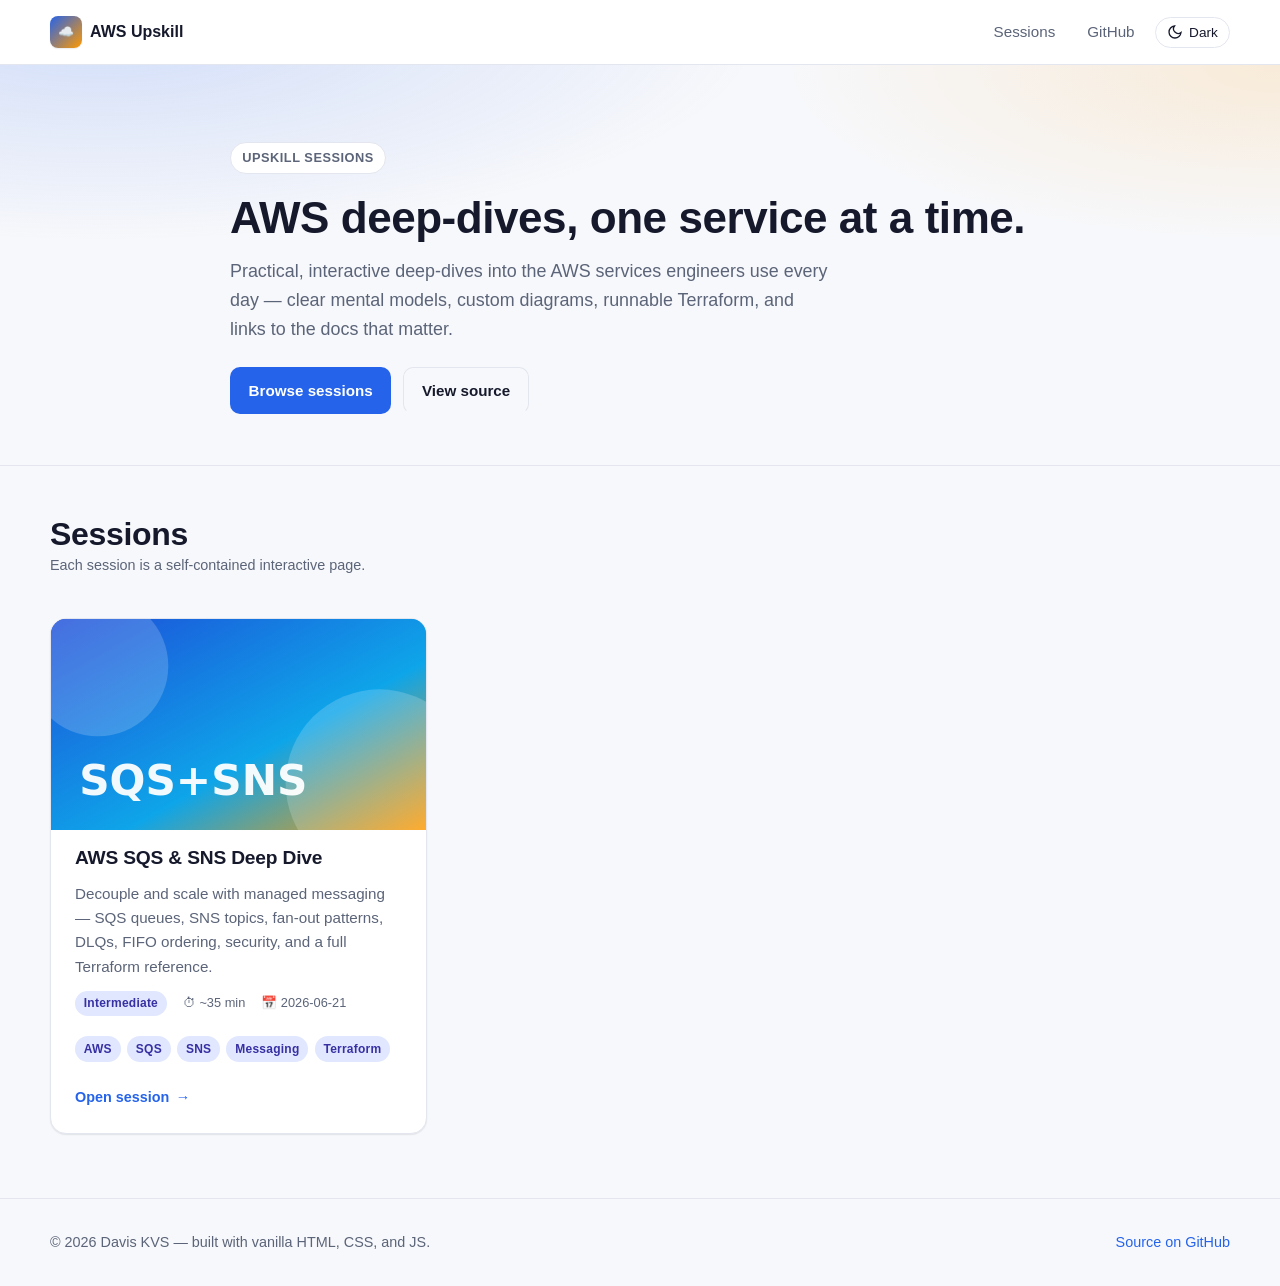
==== index.html @ 516d03ee "Add AWS SQS & SNS Deep Dive upskill session - Homepage with tile grid (index.html) - Shared CSS desi" ====
<!DOCTYPE html>
<html lang="en">
<head>
  <meta charset="UTF-8" />
  <meta name="viewport" content="width=device-width, initial-scale=1" />
  <title>AWS Upskill Sessions — Davis KVS</title>
  <meta name="description" content="Interactive learning sessions on AWS cloud infrastructure — SQS, SNS, and more." />
  <meta name="color-scheme" content="light dark" />
  <link rel="stylesheet" href="./assets/css/shared.css" />
  <link rel="stylesheet" href="./assets/css/home.css" />
  <link rel="icon" href='data:image/svg+xml;utf8,<svg xmlns="http://www.w3.org/2000/svg" viewBox="0 0 64 64"><rect width="64" height="64" rx="14" fill="%23ff9900"/><text x="50%" y="56%" font-family="Arial" font-size="28" font-weight="800" text-anchor="middle" fill="white">AWS</text></svg>' />
  <script src="./assets/js/shared.js" defer></script>
  <script src="./assets/js/home.js" defer></script>
</head>
<body>
  <a href="#main" class="sr-only">Skip to main content</a>
  <header class="site-header">
    <div class="container site-header__inner">
      <a class="brand" href="./">
        <span class="brand__logo" aria-hidden="true">☁️</span>
        <span>AWS Upskill</span>
      </a>
      <nav class="nav" aria-label="Primary">
        <a href="#sessions">Sessions</a>
        <a href="https://github.com/daviskeyvalue/daviskvs.github.io" rel="noopener" target="_blank">GitHub</a>
        <button class="theme-toggle" type="button" aria-pressed="false" aria-label="Toggle color theme">
          <svg viewBox="0 0 24 24" fill="none" stroke="currentColor" stroke-width="2" aria-hidden="true">
            <path d="M21 12.79A9 9 0 1 1 11.21 3a7 7 0 0 0 9.79 9.79z"></path>
          </svg>
          <span class="theme-toggle__label">Dark</span>
        </button>
      </nav>
    </div>
  </header>
  <main id="main">
    <section class="hero">
      <div class="container hero__inner">
        <span class="hero__eyebrow">Upskill Sessions</span>
        <h1 class="hero__title">AWS deep-dives, one service at a time.</h1>
        <p class="hero__lede">Practical, interactive deep-dives into the AWS services engineers use every day — clear mental models, custom diagrams, runnable Terraform, and links to the docs that matter.</p>
        <div class="hero__actions">
          <a class="btn btn--primary" href="#sessions">Browse sessions</a>
          <a class="btn btn--ghost" href="https://github.com/daviskeyvalue/daviskvs.github.io" rel="noopener" target="_blank">View source</a>
        </div>
      </div>
    </section>
    <section id="sessions" class="container">
      <div class="section-head">
        <div>
          <h2>Sessions</h2>
          <p class="section-head__meta">Each session is a self-contained interactive page.</p>
        </div>
      </div>
      <div id="tile-grid" class="tile-grid" aria-live="polite">
        <noscript>
          <div class="empty">Enable JavaScript to browse sessions, or open <code>sessions/</code> directly.</div>
        </noscript>
      </div>
    </section>
  </main>
  <footer class="site-footer">
    <div class="container site-footer__inner">
      <span>© <span id="year"></span> Davis KVS — built with vanilla HTML, CSS, and JS.</span>
      <span><a href="https://github.com/daviskeyvalue/daviskvs.github.io" rel="noopener" target="_blank">Source on GitHub</a></span>
    </div>
  </footer>
  <script type="application/json" id="sessions-data">
[
  {
    "id": "aws-sqs-sns-deep-dive",
    "title": "AWS SQS & SNS Deep Dive",
    "summary": "Decouple and scale with managed messaging — SQS queues, SNS topics, fan-out patterns, DLQs, FIFO ordering, security, and a full Terraform reference.",
    "tags": ["AWS", "SQS", "SNS", "Messaging", "Terraform"],
    "path": "./sessions/aws-sqs-sns-deep-dive/",
    "level": "Intermediate",
    "duration": "~35 min",
    "updated": "2026-06-21",
    "logo": "SQS+SNS"
  }
]
  </script>
  <script>document.getElementById("year").textContent = new Date().getFullYear();</script>
</body>
</html>
---- assets/css/shared.css ----
/* Shared design tokens + base styles. Used by homepage and every session. */
:root {
  --color-bg: #f7f8fb;
  --color-surface: #ffffff;
  --color-surface-2: #f0f2f7;
  --color-text: #15192b;
  --color-text-muted: #5b6478;
  --color-border: #e3e6ee;
  --color-primary: #2563eb;
  --color-primary-hover: #1d4ed8;
  --color-accent: #ff9900;
  --color-accent-2: #232f3e;
  --color-success: #16a34a;
  --color-warning: #d97706;
  --color-danger: #dc2626;
  --color-info: #0891b2;
  --color-code-bg: #0f172a;
  --color-code-text: #e2e8f0;
  --color-tag-bg: #e0e7ff;
  --color-tag-text: #3730a3;

  --shadow-sm: 0 1px 2px rgba(15,23,42,.05),0 1px 1px rgba(15,23,42,.04);
  --shadow-md: 0 4px 12px rgba(15,23,42,.08),0 2px 4px rgba(15,23,42,.04);
  --shadow-lg: 0 12px 32px rgba(15,23,42,.12),0 4px 8px rgba(15,23,42,.06);

  --radius-sm: 6px; --radius-md: 10px; --radius-lg: 16px; --radius-xl: 24px;
  --space-1:.25rem; --space-2:.5rem; --space-3:.75rem; --space-4:1rem;
  --space-5:1.5rem; --space-6:2rem; --space-7:3rem; --space-8:4rem;

  --font-sans: -apple-system,BlinkMacSystemFont,"Inter","Segoe UI",Roboto,"Helvetica Neue",Arial,sans-serif;
  --font-mono: "JetBrains Mono",ui-monospace,SFMono-Regular,"SF Mono",Menlo,Consolas,monospace;
  --container-max: 1180px; --content-max: 820px;
}
[data-theme="dark"] {
  --color-bg:#0b1020; --color-surface:#131a2e; --color-surface-2:#1a2240;
  --color-text:#f1f5f9; --color-text-muted:#94a3b8; --color-border:#25304d;
  --color-primary:#60a5fa; --color-primary-hover:#93c5fd; --color-accent:#ffb347;
  --color-accent-2:#e2e8f0; --color-tag-bg:#1e293b; --color-tag-text:#a5b4fc;
  --color-code-bg:#050912; --color-code-text:#e2e8f0;
  --shadow-sm:0 1px 2px rgba(0,0,0,.4); --shadow-md:0 4px 14px rgba(0,0,0,.45);
  --shadow-lg:0 14px 36px rgba(0,0,0,.55);
}
*{box-sizing:border-box;} html{scroll-behavior:smooth;}
body{margin:0;font-family:var(--font-sans);font-size:16px;line-height:1.6;color:var(--color-text);background:var(--color-bg);-webkit-font-smoothing:antialiased;}
img,svg{max-width:100%;height:auto;display:block;}
a{color:var(--color-primary);text-decoration:none;border-bottom:1px solid transparent;transition:color 120ms ease,border-color 120ms ease;}
a:hover{color:var(--color-primary-hover);border-bottom-color:currentColor;}
:focus-visible{outline:2px solid var(--color-primary);outline-offset:2px;border-radius:4px;}
h1,h2,h3,h4{line-height:1.25;margin:0 0 var(--space-3);letter-spacing:-.01em;}
h1{font-size:clamp(2rem,4vw,2.75rem);font-weight:700;}
h2{font-size:clamp(1.5rem,2.6vw,2rem);font-weight:700;}
h3{font-size:1.25rem;font-weight:600;}
h4{font-size:1.05rem;font-weight:600;}
p{margin:0 0 var(--space-4);}
code,pre,kbd{font-family:var(--font-mono);font-size:.92em;}
:not(pre)>code{background:var(--color-surface-2);padding:.1em .4em;border-radius:4px;color:var(--color-text);}
.container{width:min(100% - 2rem,var(--container-max));margin-inline:auto;}
.site-header{position:sticky;top:0;z-index:50;background:color-mix(in srgb,var(--color-surface) 92%,transparent);backdrop-filter:saturate(160%) blur(10px);border-bottom:1px solid var(--color-border);}
.site-header__inner{display:flex;align-items:center;justify-content:space-between;padding:.75rem 0;gap:var(--space-4);}
.brand{display:inline-flex;align-items:center;gap:var(--space-2);font-weight:700;color:var(--color-text);border:0;}
.brand__logo{width:32px;height:32px;border-radius:8px;background:linear-gradient(135deg,var(--color-primary),var(--color-accent));display:grid;place-items:center;color:#fff;font-weight:800;font-size:.8rem;box-shadow:var(--shadow-sm);}
.nav{display:inline-flex;align-items:center;gap:var(--space-2);}
.nav a{color:var(--color-text-muted);border:0;padding:var(--space-2) var(--space-3);border-radius:var(--radius-sm);font-size:.95rem;}
.nav a:hover{color:var(--color-text);background:var(--color-surface-2);}
.theme-toggle{appearance:none;border:1px solid var(--color-border);background:var(--color-surface);color:var(--color-text);border-radius:999px;padding:.4rem .7rem;cursor:pointer;display:inline-flex;align-items:center;gap:.4rem;font-size:.85rem;}
.theme-toggle:hover{background:var(--color-surface-2);}
.theme-toggle svg{width:16px;height:16px;}
.btn{display:inline-flex;align-items:center;gap:var(--space-2);padding:.65rem 1.1rem;border-radius:var(--radius-md);font-weight:600;font-size:.95rem;cursor:pointer;border:1px solid transparent;transition:background 120ms ease,transform 120ms ease;}
.btn--primary{background:var(--color-primary);color:#fff;} .btn--primary:hover{background:var(--color-primary-hover);}
.btn--ghost{background:transparent;border-color:var(--color-border);color:var(--color-text);} .btn--ghost:hover{background:var(--color-surface-2);}
.btn:active{transform:translateY(1px);} a.btn{border-bottom:1px solid transparent;}
.card{background:var(--color-surface);border:1px solid var(--color-border);border-radius:var(--radius-lg);box-shadow:var(--shadow-sm);padding:var(--space-5);}
.tag{display:inline-block;background:var(--color-tag-bg);color:var(--color-tag-text);font-size:.75rem;font-weight:600;padding:.2rem .55rem;border-radius:999px;letter-spacing:.02em;}
.site-footer{margin-top:var(--space-8);padding:var(--space-6) 0;border-top:1px solid var(--color-border);color:var(--color-text-muted);font-size:.9rem;}
.site-footer__inner{display:flex;justify-content:space-between;flex-wrap:wrap;gap:var(--space-3);}
.callout{border-left:4px solid var(--color-info);background:color-mix(in srgb,var(--color-info) 8%,var(--color-surface));padding:var(--space-4) var(--space-5);border-radius:var(--radius-md);margin:var(--space-5) 0;}
.callout--warn{border-color:var(--color-warning);background:color-mix(in srgb,var(--color-warning) 10%,var(--color-surface));}
.callout--danger{border-color:var(--color-danger);background:color-mix(in srgb,var(--color-danger) 10%,var(--color-surface));}
.callout--ok{border-color:var(--color-success);background:color-mix(in srgb,var(--color-success) 10%,var(--color-surface));}
.callout__title{font-weight:700;margin:0 0 var(--space-2);}
.code-block{position:relative;background:var(--color-code-bg);color:var(--color-code-text);border-radius:var(--radius-md);padding:var(--space-4) var(--space-5);overflow:auto;margin:var(--space-4) 0;box-shadow:var(--shadow-sm);}
.code-block pre{margin:0;white-space:pre;} .code-block code{color:inherit;background:transparent;padding:0;}
.copy-btn{position:absolute;top:8px;right:8px;background:rgba(255,255,255,.08);color:#e2e8f0;border:1px solid rgba(255,255,255,.15);border-radius:6px;padding:.25rem .55rem;font-size:.75rem;cursor:pointer;transition:background 120ms ease;}
.copy-btn:hover{background:rgba(255,255,255,.18);} .copy-btn[data-copied="true"]{background:var(--color-success);color:#fff;border-color:transparent;}
.table-wrap{overflow-x:auto;margin:var(--space-4) 0;}
table.data{width:100%;border-collapse:collapse;background:var(--color-surface);border:1px solid var(--color-border);border-radius:var(--radius-md);overflow:hidden;font-size:.95rem;}
table.data th,table.data td{padding:.75rem .9rem;text-align:left;border-bottom:1px solid var(--color-border);vertical-align:top;}
table.data thead th{background:var(--color-surface-2);font-weight:700;}
table.data tbody tr:last-child td{border-bottom:0;}
.sr-only{position:absolute;width:1px;height:1px;padding:0;margin:-1px;overflow:hidden;clip:rect(0,0,0,0);white-space:nowrap;border:0;}
@media(prefers-reduced-motion:reduce){*,*::before,*::after{animation-duration:.001ms!important;transition-duration:.001ms!important;}html{scroll-behavior:auto;}}
---- assets/css/home.css ----
/* Homepage-specific styles: hero + responsive tile grid */
.hero{padding:clamp(2.5rem,6vw,5rem) 0 clamp(2rem,4vw,3.5rem);background:radial-gradient(1100px 360px at 8% -10%,color-mix(in srgb,var(--color-primary) 18%,transparent),transparent 60%),radial-gradient(900px 320px at 100% 0%,color-mix(in srgb,var(--color-accent) 14%,transparent),transparent 55%);border-bottom:1px solid var(--color-border);}
.hero__inner{max-width:var(--content-max);}
.hero__eyebrow{display:inline-block;background:var(--color-surface);border:1px solid var(--color-border);color:var(--color-text-muted);padding:.3rem .7rem;border-radius:999px;font-size:.8rem;font-weight:600;margin-bottom:var(--space-4);letter-spacing:.04em;text-transform:uppercase;}
.hero__title{margin-bottom:var(--space-3);}
.hero__lede{color:var(--color-text-muted);font-size:clamp(1.05rem,1.4vw,1.2rem);max-width:60ch;margin-bottom:var(--space-5);}
.hero__actions{display:flex;gap:var(--space-3);flex-wrap:wrap;}
.section-head{display:flex;justify-content:space-between;align-items:end;margin:var(--space-7) 0 var(--space-5);gap:var(--space-4);flex-wrap:wrap;}
.section-head h2{margin:0;}
.section-head__meta{color:var(--color-text-muted);font-size:.9rem;}
.tile-grid{display:grid;grid-template-columns:1fr;gap:var(--space-5);}
@media(min-width:720px){.tile-grid{grid-template-columns:repeat(2,1fr);}}
@media(min-width:1080px){.tile-grid{grid-template-columns:repeat(3,1fr);}}
.tile{position:relative;display:flex;flex-direction:column;background:var(--color-surface);border:1px solid var(--color-border);border-radius:var(--radius-lg);overflow:hidden;text-decoration:none;color:inherit;box-shadow:var(--shadow-sm);transition:transform 160ms ease,box-shadow 160ms ease,border-color 160ms ease;border-bottom:1px solid var(--color-border);}
.tile:hover{transform:translateY(-3px);box-shadow:var(--shadow-lg);border-color:color-mix(in srgb,var(--color-primary) 40%,var(--color-border));}
.tile__thumb{aspect-ratio:16/9;background:linear-gradient(135deg,#1d4ed8 0%,#0ea5e9 60%,#ff9900 100%);position:relative;overflow:hidden;}
.tile__thumb svg{width:100%;height:100%;display:block;}
.tile__body{padding:var(--space-4) var(--space-5) var(--space-5);display:flex;flex-direction:column;gap:var(--space-3);flex:1;}
.tile__title{margin:0;font-size:1.2rem;font-weight:700;}
.tile__summary{color:var(--color-text-muted);margin:0;font-size:.95rem;flex:1;}
.tile__meta{display:flex;gap:var(--space-4);flex-wrap:wrap;font-size:.8rem;color:var(--color-text-muted);}
.tile__meta span{display:inline-flex;align-items:center;gap:.3rem;}
.tile__tags{display:flex;gap:.4rem;flex-wrap:wrap;margin-top:var(--space-2);}
.tile__cta{margin-top:var(--space-3);display:inline-flex;align-items:center;gap:.4rem;color:var(--color-primary);font-weight:600;font-size:.9rem;}
.tile__cta::after{content:"→";transition:transform 160ms ease;} .tile:hover .tile__cta::after{transform:translateX(3px);}
.empty{background:var(--color-surface);border:1px dashed var(--color-border);border-radius:var(--radius-lg);padding:var(--space-6);text-align:center;color:var(--color-text-muted);}
.add-hint{margin-top:var(--space-6);background:var(--color-surface);border:1px solid var(--color-border);border-radius:var(--radius-lg);padding:var(--space-5);}
.add-hint h3{margin-top:0;} .add-hint code{font-size:.85em;}
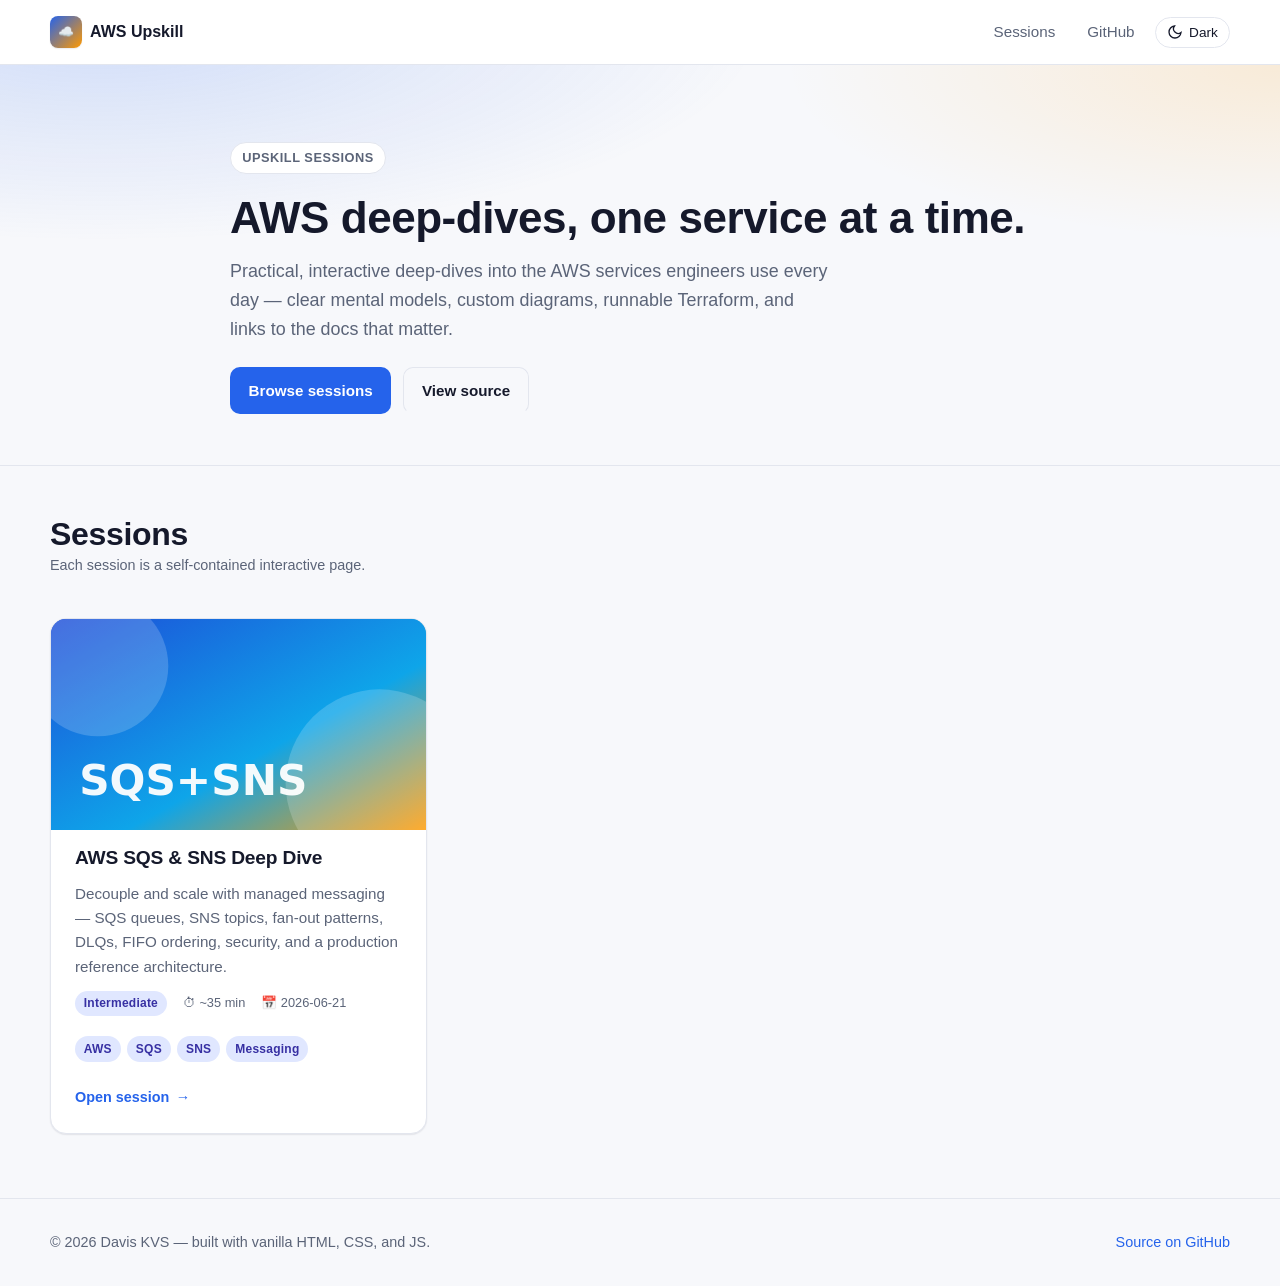
==== commit 919fae81: "Update SQS/SNS session with missing concepts from transcript - Added detailed attribute explanations" ====
--- a/index.html
+++ b/index.html
@@ -69,8 +69,8 @@
   {
     "id": "aws-sqs-sns-deep-dive",
     "title": "AWS SQS & SNS Deep Dive",
-    "summary": "Decouple and scale with managed messaging — SQS queues, SNS topics, fan-out patterns, DLQs, FIFO ordering, security, and a full Terraform reference.",
-    "tags": ["AWS", "SQS", "SNS", "Messaging", "Terraform"],
+    "summary": "Decouple and scale with managed messaging — SQS queues, SNS topics, fan-out patterns, DLQs, FIFO ordering, security, and a production reference architecture.",
+    "tags": ["AWS", "SQS", "SNS", "Messaging"],
     "path": "./sessions/aws-sqs-sns-deep-dive/",
     "level": "Intermediate",
     "duration": "~35 min",
